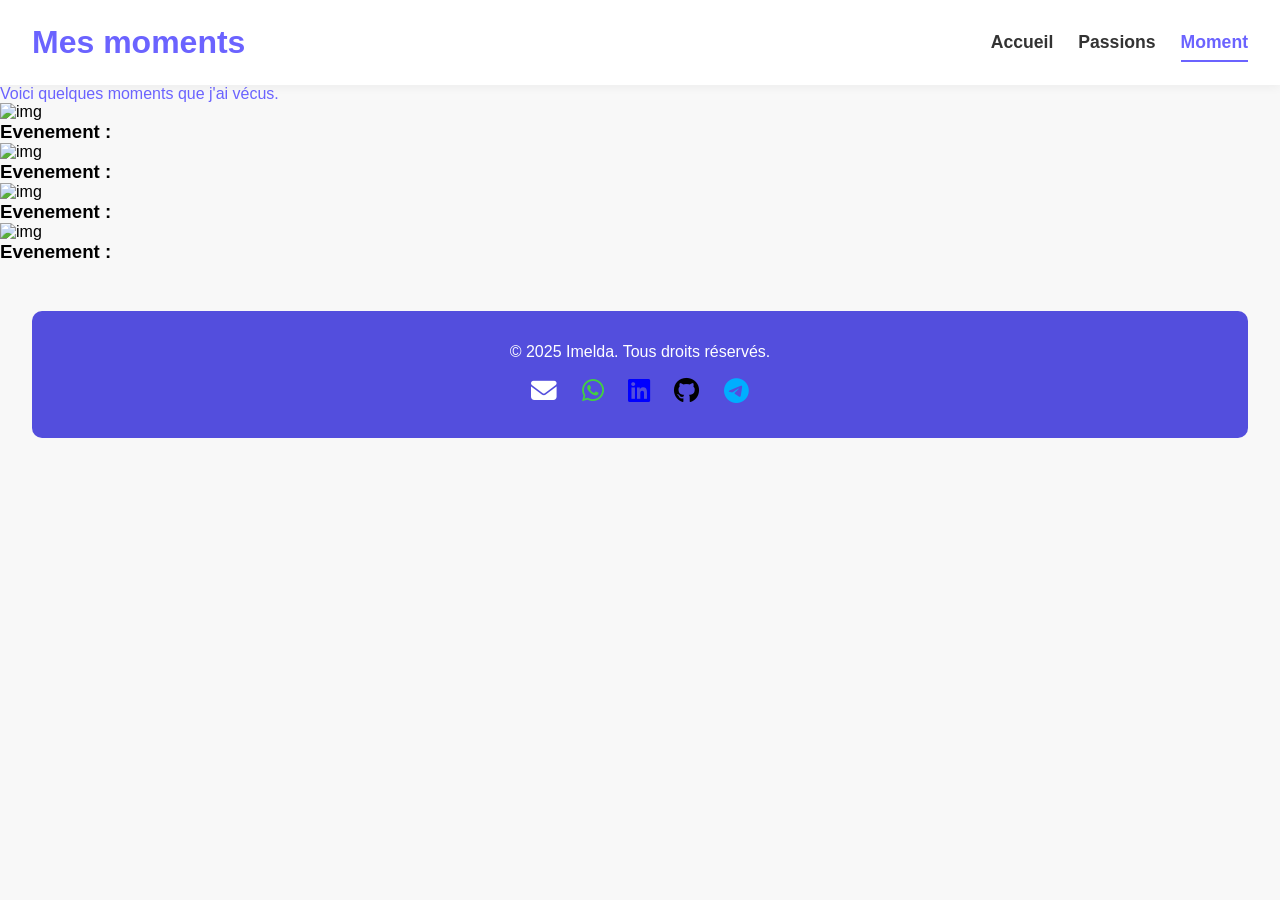
==== Moment.HTML @ 93188904 "correction style et moi-content" ====
<!DOCTYPE html>
<html lang="en">
<head>
    <meta charset="UTF-8">
    <meta name="viewport" content="width=device-width, initial-scale=1.0">
    <title>Moment</title>
    <link rel="stylesheet" href="CSS/Style.CSS">
    <link rel="stylesheet" href="https://cdnjs.cloudflare.com/ajax/libs/font-awesome/6.7.2/css/all.min.css" integrity="sha512-..." crossorigin="anonymous" referrerpolicy="no-referrer" />
    <link rel="stylesheet" href="https://cdn.jsdelivr.net/npm/swiper@11/swiper-bundle.min.css" />
</head>
<body>
     <header>
        <div class="logo-container">
            <a href="Moment.HTML"class="logo">Mes moments </a>
        </div>
        <nav>
            <ul>
                <li><a href="index.HTML">Accueil</a></li>
                <li><a href="Passions.HTML ">Passions</a></li>
                <li><a href="Moment.HTML" class="active">Moment</a></li>
            </ul>
        </nav>
    </header>

    <section class="moi">
     <div class="moi-content" style="color: #6b63ff;">
        <p>Voici quelques moments que j'ai vécus.</p>
     </div>
   </section>

      <section class="mes-cartes swiper meSwiper">
        <div class="conteneur-moi swiper-wrapper">

        <div class="swiper-slide moi-cart1">
            <div class="barre-image"> <img src="" alt="img"> </div>
             <div class="barre-texte">
              <h3>Evenement :</h3>
             <p></p>
             <p></p>
            </div>
            
            
            <div class="swiper-slide moi-cart2">
            <div class="barre-image"> <img src="" alt="img"> </div>
             <div class="barre-texte">
              <h3>Evenement :</h3>
             <p></p>
             <p></p>
            </div>

             
            <div class="swiper-slide moi-cart3"></div>
            <div class="barre-image"> <img src="" alt="img"> </div>
             <div class="barre-texte">
              <h3>Evenement :</h3>
             <p></p>
             <p></p>
            </div>

            <div class="swiper-slide moi-cart4">
            <div class="barre-image"> <img src="" alt="img"> </div>
             <div class="barre-texte">
              <h3>Evenement :</h3>
             <p></p>
             <p></p>
            </div>

        </div>

        <div class="swiper-pagination"></div>
      </section>




    <footer>
       <p>&copy; 2025 Imelda. Tous droits réservés.</p>
       <div>
           <a href="mailto:yuan.mulan.wuzetian@gmail.com" target="_blank"><i class="fas fa-envelope"></i></a>
           <a href="https://wa.me/0849441226" target="_blank" style="color: rgb(66, 207, 66);"><i class="fab fa-whatsapp"></i></a>
           <a href="" target="_black" style="color: blue;"><i class="fab fa-linkedin"></i></a>
           <a href="https://github.com/imelda-masida" target="_black" style="color: black;"><i class="fab fa-github"></i></a>
           <!-- <a href="" target="_black"><i class="fab fa-x-twitter"></i></a> -->
           <a href="https://t.me/@p9w5r" target="_black" style="color: rgb(0, 174, 255);"><i class="fab fa-telegram"></i></a>
           <!-- <a href="" target="_black"><i class="fab fa-instagram"></i></a> -->
       </div>
    </footer>
</body>
</html>

<script src="https://cdn.jsdelivr.net/npm/swiper@11/swiper-bundle.min.js"></script>

<script>
    var swiper = new Swiper(".meSwiper", {
        slidesPerView: 1,
        spaceBetween: 30,
        loop: true,
        pagination: {
            el: ".swiper-pagination",
            clickable: true,
        },
        breakpoints: {
            640: {
                slidesPerView: 1,
                spaceBetween: 20,
            },
            768: {
                slidesPerView: 2,
                spaceBetween: 40,
            },
            1024: {
                slidesPerView: 3,
                spaceBetween: 50,
            },
        },
    });
</script>
---- CSS/Style.CSS ----
:root {
    --violet-doux: #6b63ff;
    --violet-fonce: #534edd;
    --orange-vif: #FFA726;
    --gris-tres-fonce: #333;
    --gris-fonce: #666;
    --gris-tres-clair: #f8f8f8; 
    --gris-clair: #EEE;
}

* {
    margin: 0;
    padding: 0;
    box-sizing: border-box;
}

body {
    background-color: var(--gris-tres-clair);
    font-family: Roboto, sans-serif;
    overflow-x: hidden; /* Évite les coups de défilement horizontal parasites */
}

header {
   display: flex;
   justify-content: space-between;
   align-items: center;
   background-color: white;
   box-shadow: 0 2px 10px rgba(0, 0, 0, 0.05);
   padding: 1.5rem 2rem; 
   position: sticky;
   top: 0;
   left: 0;
   z-index: 1000;
}

.logo, .passions {
    text-decoration: none;
    font-size: 2rem; /* Légèrement réduit de base */
    color: var(--violet-doux);
    font-weight: bold;
}

ul {
    list-style: none;
    display: flex;
}

ul li {
    margin-left: 25px;
}

ul li a {
    text-decoration: none;
    color: var(--gris-tres-fonce);
    font-weight: 600;
    font-size: 1.1em;
    position: relative;
    padding: 10px 0;
}

ul li a:hover {
    color: var(--violet-fonce);
}

ul li a::after {
    content: '';
    position: absolute;
    left: 0;
    bottom: 0;
    width: 0;
    height: 2.5px;
    background-color: var(--violet-doux);
    transition: width 0.3s ease;
}

ul li a:hover::after {
    width: 100%;
}

ul li a.active {
    color: var(--violet-doux);
}

ul li a.active::after {
    width: 100%;
}

.hero-section {
    display: flex;
    justify-content: center;
    align-items: center;
    gap: 5rem;
    text-align: left; 
    margin: 6rem 2rem; 
}


.hero-content {
    max-width: 600px;
}

.hero-section img {
    width: 300px;
    height: 300px;
    object-fit: cover;
    border-radius: 50%;
    border: 8px solid var(--violet-doux);
}

.hero-section h1 {
    font-size: 3.5rem;
    margin-bottom: 1.2rem;
    font-weight: bold;
    color: var(--violet-fonce);
}

.hero-section p {
    font-size: 1.3rem;
    color: var(--gris-fonce);
    margin-bottom: 1.2rem;
}

.hero-section a {
    text-decoration: none;
    display: inline-block;
    background-color: var(--violet-doux);
    color: white;
    padding: 15px 30px;
    border-radius: 50px;
    font-weight: 700;
    text-transform: uppercase;
    letter-spacing: 1px;
    transition: background-color 0.3s ease, transform 0.2s ease;
    margin-top: 1rem;
}

.hero-section a:hover {
    background-color: var(--violet-fonce);
    transform: translateY(-3px);
}

.apropos-section {
    text-align: center;
    max-width: 800px;
    width: 100%;
    margin: 6rem auto;
    padding: 0 1.5rem; /* Protection sur les côtés */
}

section h2 {
   font-size: 2.5rem;
   font-weight: 700;
   color: var(--violet-doux);
   position: relative;
   text-align: center;
}

section h2::after {
    content: '';
    display: block;
    width: 60px;
    height: 4px;
    background-color: var(--violet-doux);
    margin: 1.5rem auto;
    border-radius: 2px;
}

.apropos-section p {
    line-height: 1.6;
    font-size: 1.1rem;
    color: var(--gris-fonce);
    margin-bottom: 2rem;
}

.competences-section {
    margin-top: 3rem;
    padding: 0 1.5rem;
}


.table-container {
    width: 100%;
    max-width: 900px;
    margin: 0 auto 3rem auto;
    overflow-x: auto; /* Permet le scroll horizontal/le tableau est trop grand */
    -webkit-overflow-scrolling: touch;
}

.competences-section table {
    width: 100%;
    background-color: #FFF;
    box-shadow: 0 5px 15px rgba(0, 0, 0, 0.08);
    border-radius: 10px;
    border-collapse: collapse;
    overflow: hidden;
}

.competences-section table th, 
.competences-section table td {
    padding: 15px;
    white-space: nowrap; /* Évite que le texte se coupe bizarrement en hauteur */
}

.competences-section thead tr {
    background-color: var(--violet-doux);
    color: #FFF;
    text-transform: uppercase;
    text-align: left;
}

.competences-section table td {
    border-bottom: 1px solid var(--gris-clair);
}

.competences-section tbody tr:nth-child(even) {
    background-color: #FDFDFD;
}

.competences-section tbody tr {
    transition: background-color 0.3s ease, transform 0.2s ease;
}

.competences-section tbody tr:hover {
    background-color: #f0f0f0;
    transform: translateY(-3px);
}

footer {
    background-color: var(--violet-fonce);
    color: #FFF;
    margin: 3rem 2rem;
    padding: 2rem 1rem;
    text-align: center;
    border-radius: 10px;
}

footer p {
    margin-bottom: 1rem;
}

footer a {
    font-size: 1.6em;
    color: #FFF;
    margin: 0 10px;
}

footer a:hover {
    display: inline-block;
    color: var(--gris-clair);
    transform: translateY(-3px);
}


@media (max-width: 768px) {
    
    header {
        flex-direction: column; 
        gap: 1rem;
        padding: 1.5rem 1rem;
    }

    .logo {
        font-size: 1.8rem;
    }


    ul {
        width: 100%;
        justify-content: center;
        flex-wrap: wrap; 
        gap: 10px;
    }

    ul li {
        margin-left: 0; 
        margin: 0 10px; 
    }

    ul li a {
        font-size: 1rem;
    }

    .hero-section {
        flex-direction: column; 
        text-align: center;
        margin: 3rem 1rem;
        gap: 2rem;
    }

    
    .hero-section img {
        width: 220px;
        height: 220px;
        order: -1; 
    }

    .hero-section h1 {
        font-size: 2.2rem; 
    }

    .hero-section p {
        font-size: 1.1rem;
    }

    section h2 {
        font-size: 2rem;
    }

    .apropos-section {
        margin: 4rem auto;
    }

    footer {
        margin: 2rem 1rem; 
    }
}
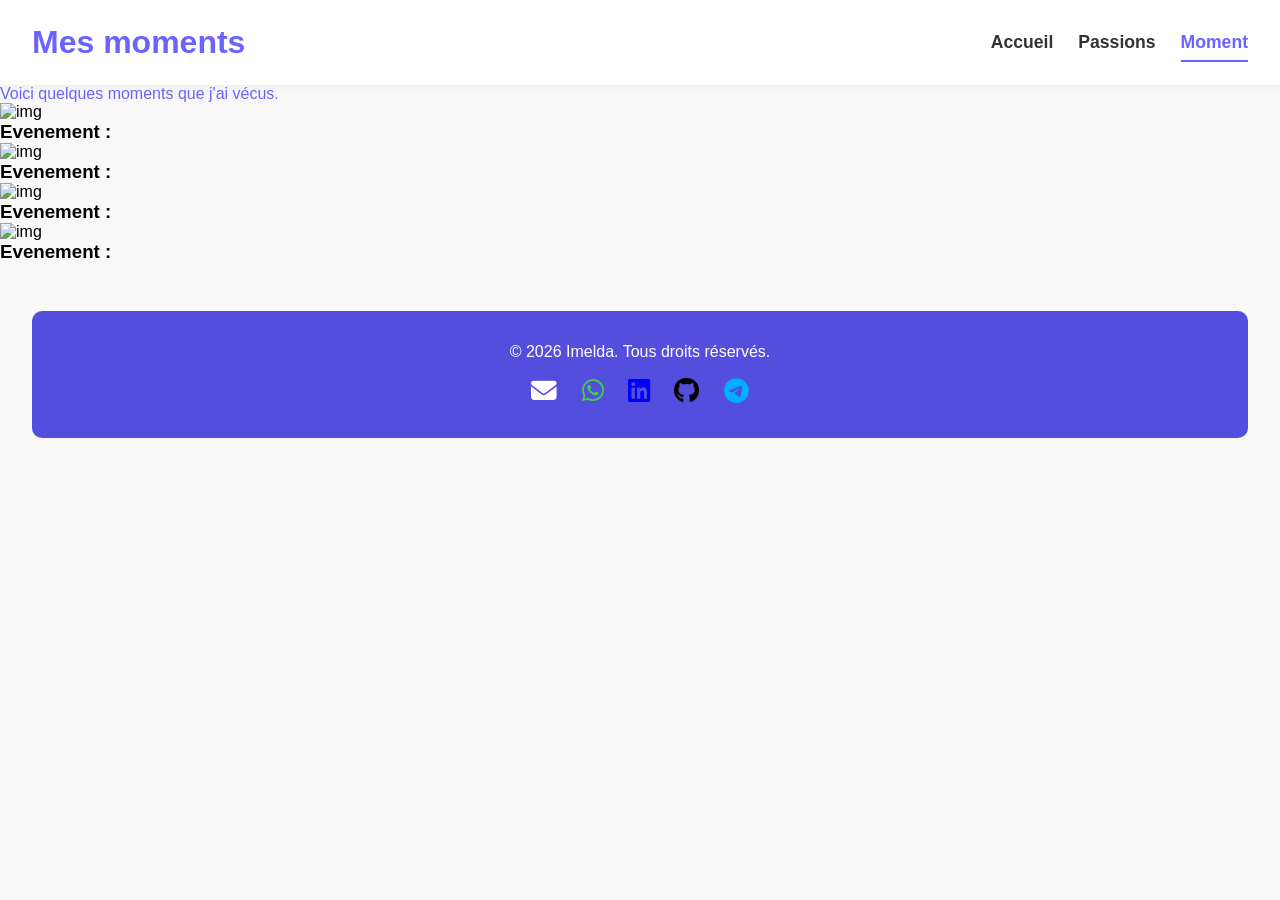
==== commit 09c1849a: "changement annee" ====
--- a/Moment.HTML
+++ b/Moment.HTML
@@ -74,7 +74,7 @@
 
 
     <footer>
-       <p>&copy; 2025 Imelda. Tous droits réservés.</p>
+       <p>&copy; 2026 Imelda. Tous droits réservés.</p>
        <div>
            <a href="mailto:yuan.mulan.wuzetian@gmail.com" target="_blank"><i class="fas fa-envelope"></i></a>
            <a href="https://wa.me/0849441226" target="_blank" style="color: rgb(66, 207, 66);"><i class="fab fa-whatsapp"></i></a>
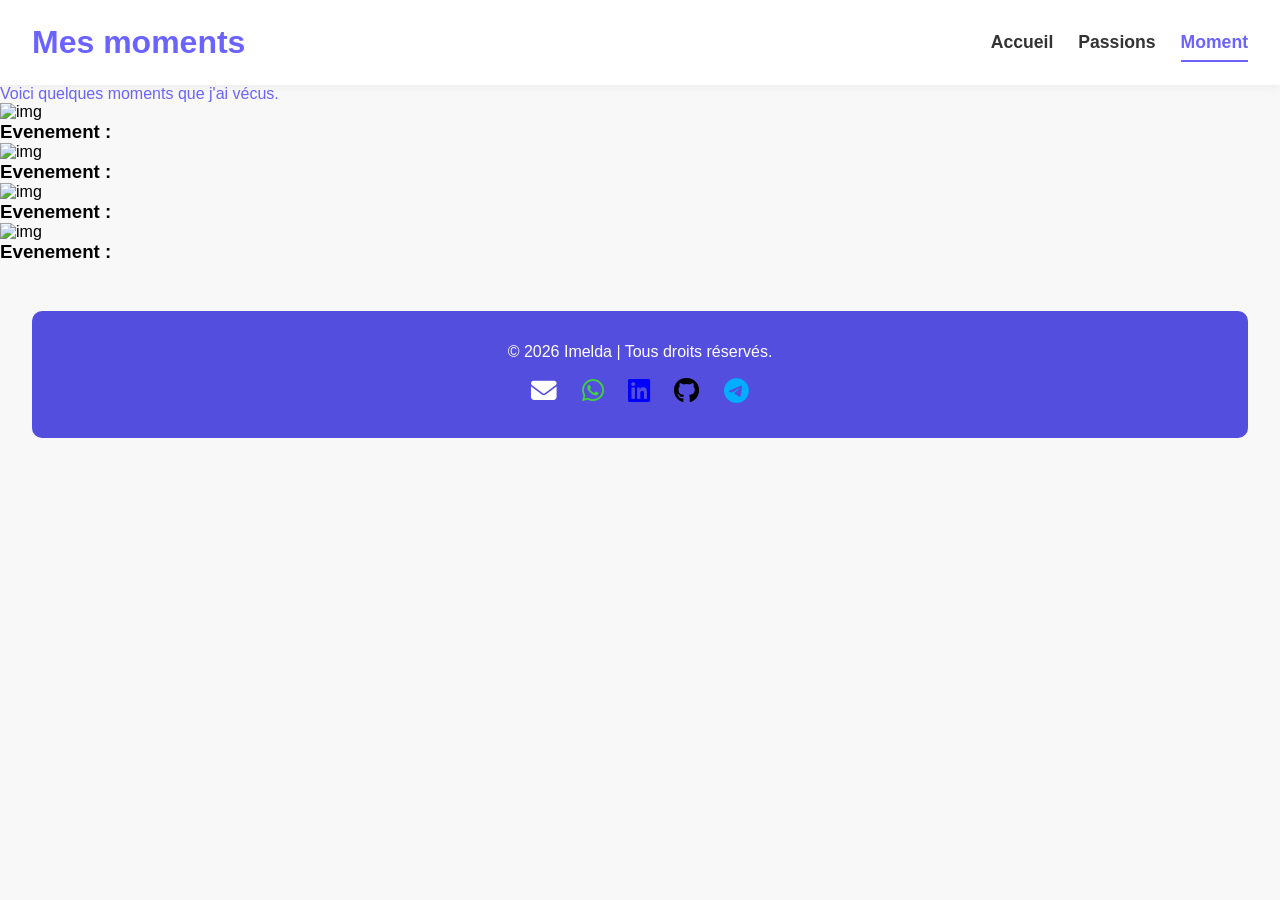
==== commit 58b985e6: "changement barre a la place du point" ====
--- a/Moment.HTML
+++ b/Moment.HTML
@@ -74,7 +74,7 @@
 
 
     <footer>
-       <p>&copy; 2026 Imelda. Tous droits réservés.</p>
+       <p>&copy; 2026 Imelda | Tous droits réservés.</p>
        <div>
            <a href="mailto:yuan.mulan.wuzetian@gmail.com" target="_blank"><i class="fas fa-envelope"></i></a>
            <a href="https://wa.me/0849441226" target="_blank" style="color: rgb(66, 207, 66);"><i class="fab fa-whatsapp"></i></a>
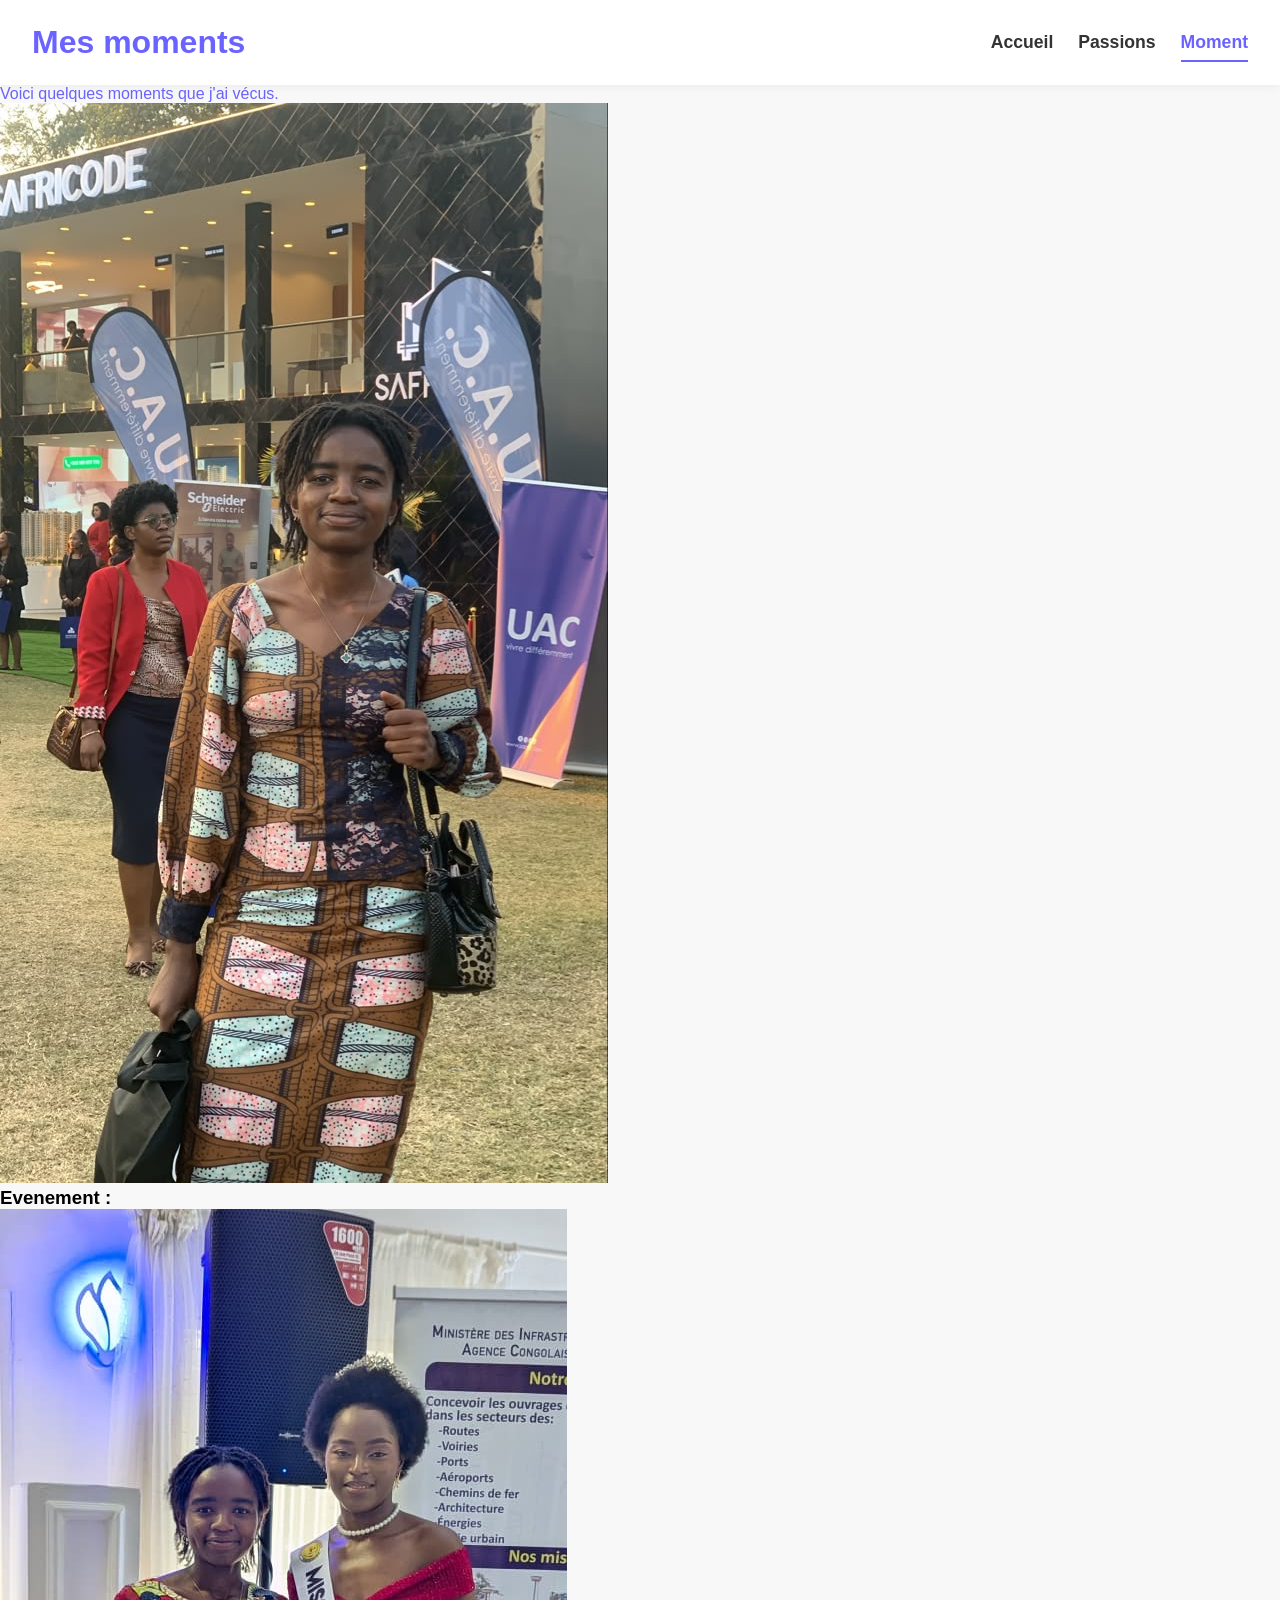
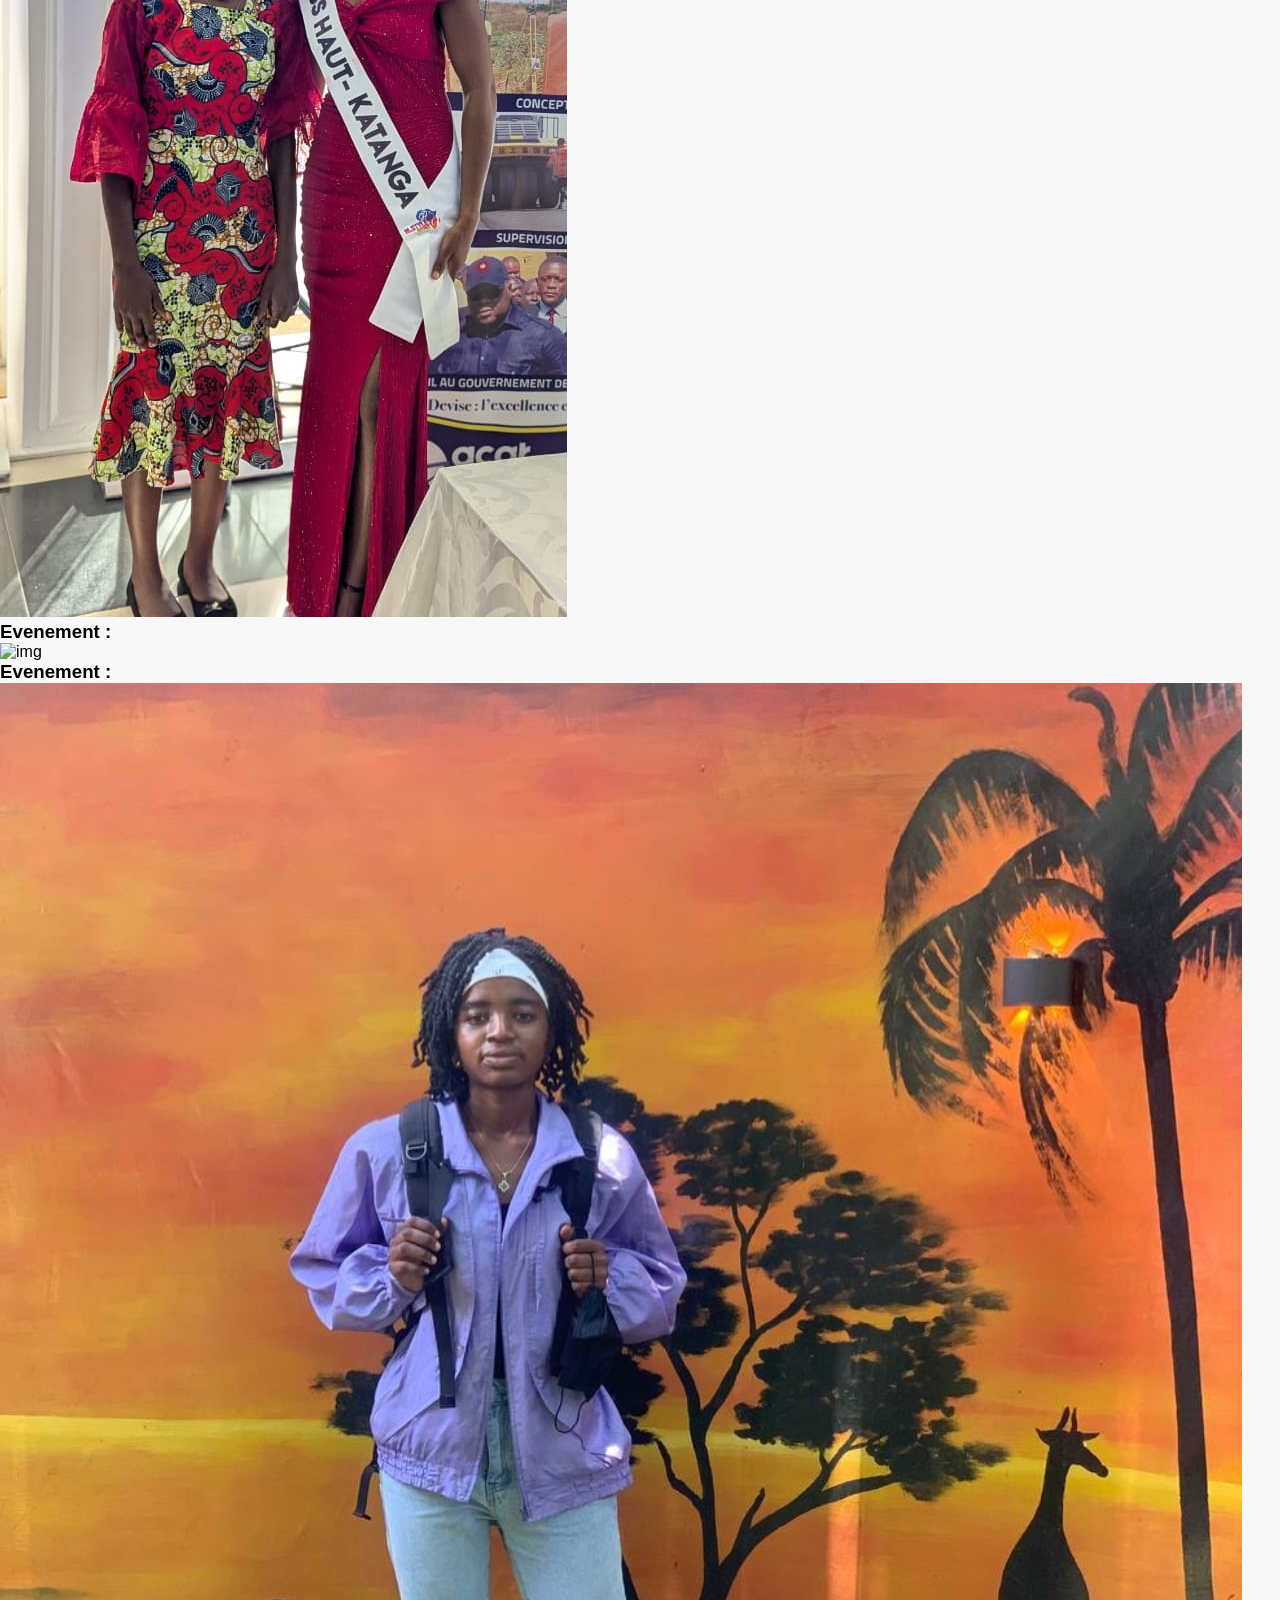
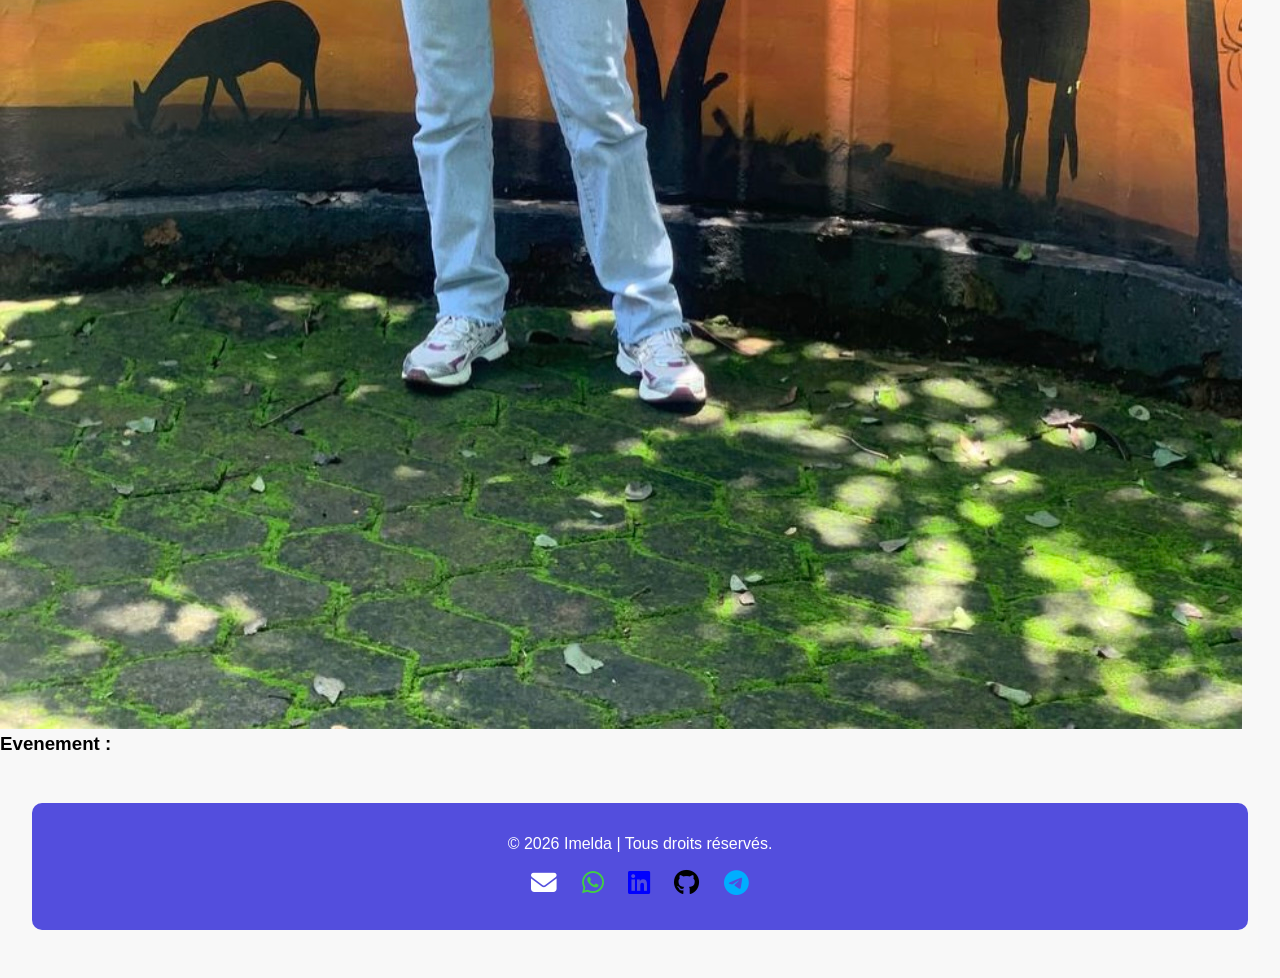
==== commit e25fc4e0: "add img dans moment" ====
--- a/Moment.HTML
+++ b/Moment.HTML
@@ -32,7 +32,7 @@
         <div class="conteneur-moi swiper-wrapper">
 
         <div class="swiper-slide moi-cart1">
-            <div class="barre-image"> <img src="" alt="img"> </div>
+            <div class="barre-image"> <img src="image/mining.jpeg" alt="img"> </div>
              <div class="barre-texte">
               <h3>Evenement :</h3>
              <p></p>
@@ -41,7 +41,7 @@
             
             
             <div class="swiper-slide moi-cart2">
-            <div class="barre-image"> <img src="" alt="img"> </div>
+            <div class="barre-image"> <img src="image/misswme.jpeg" alt="img"> </div>
              <div class="barre-texte">
               <h3>Evenement :</h3>
              <p></p>
@@ -50,7 +50,7 @@
 
              
             <div class="swiper-slide moi-cart3"></div>
-            <div class="barre-image"> <img src="" alt="img"> </div>
+            <div class="barre-image"> <img src="image/tad.jpeg" alt="img"> </div>
              <div class="barre-texte">
               <h3>Evenement :</h3>
              <p></p>
@@ -58,7 +58,7 @@
             </div>
 
             <div class="swiper-slide moi-cart4">
-            <div class="barre-image"> <img src="" alt="img"> </div>
+            <div class="barre-image"> <img src="image/IMG_4522.jpeg" alt="img"> </div>
              <div class="barre-texte">
               <h3>Evenement :</h3>
              <p></p>
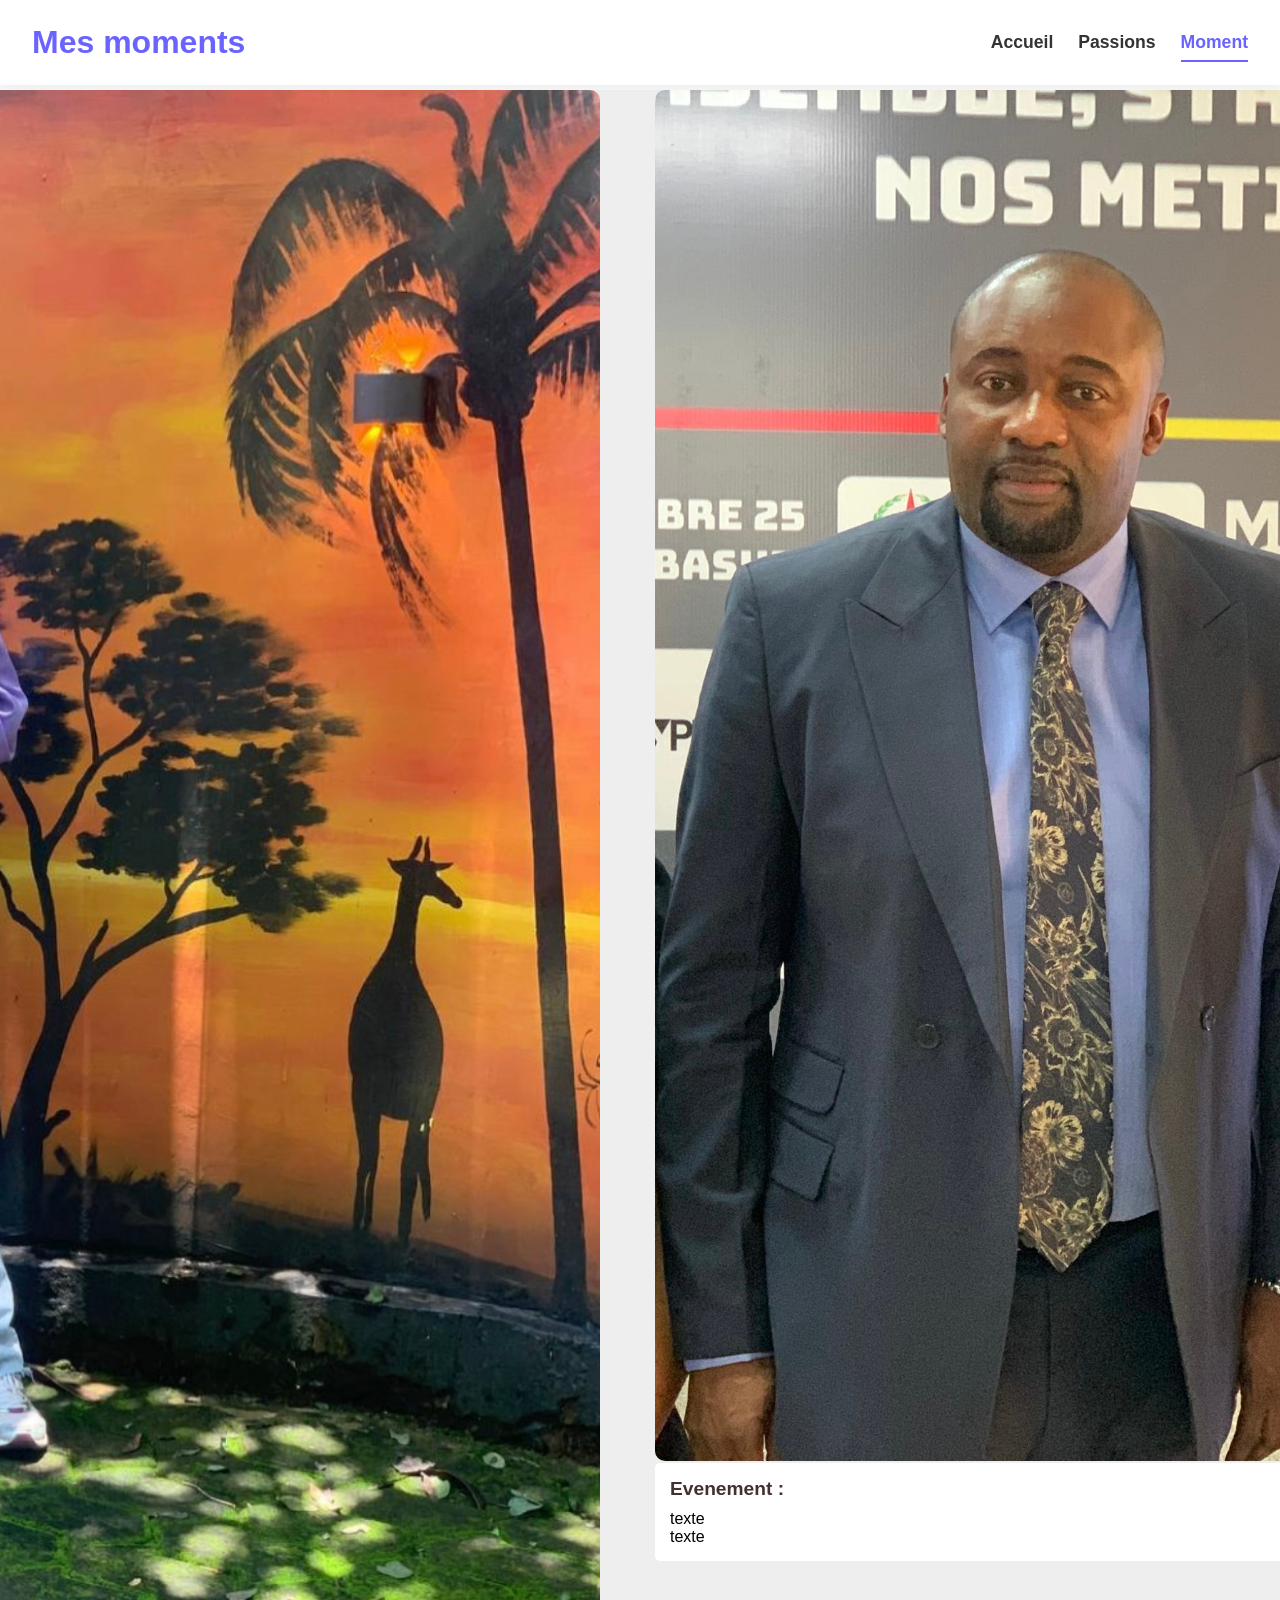
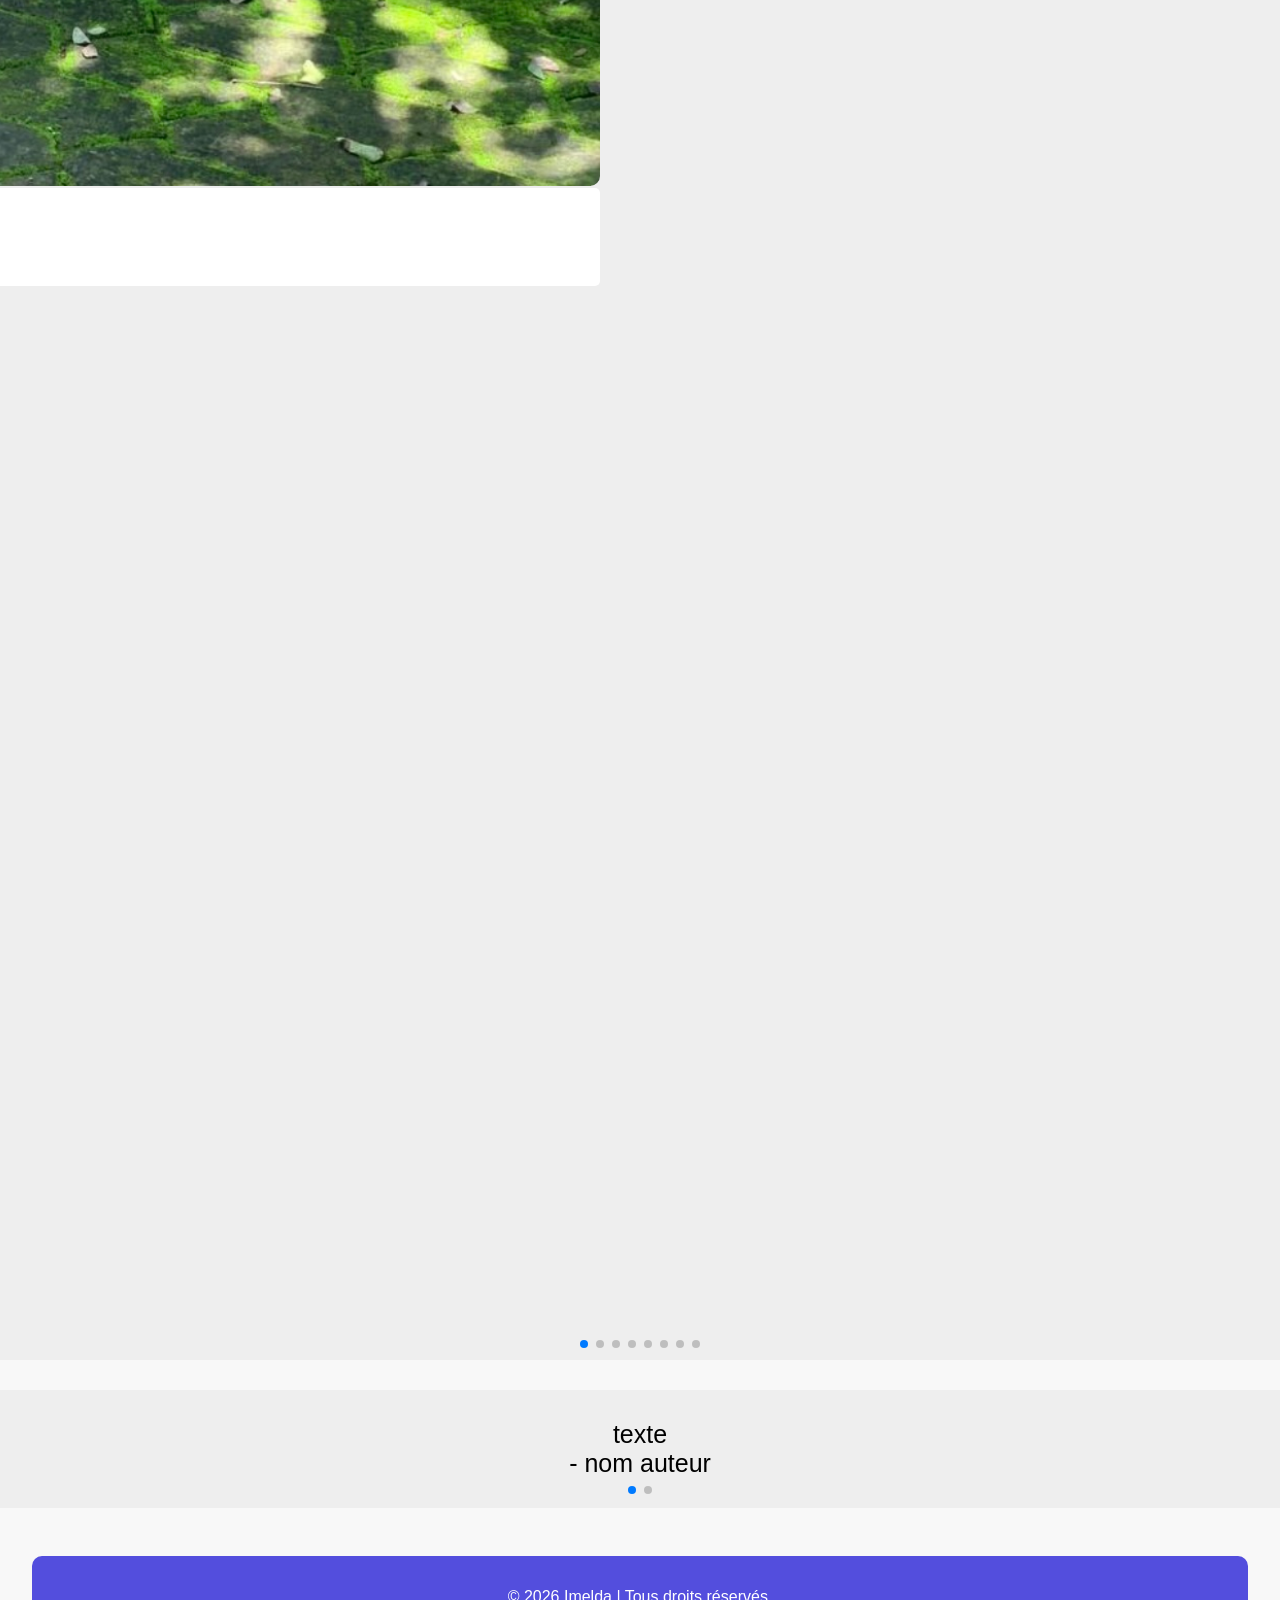
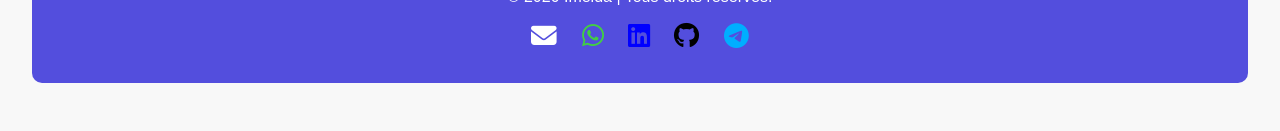
==== commit efeead2f: "add img et css, nouvelle sections et texte" ====
--- a/Moment.HTML
+++ b/Moment.HTML
@@ -22,53 +22,132 @@
         </nav>
     </header>
 
-    <section class="moi">
-     <div class="moi-content" style="color: #6b63ff;">
-        <p>Voici quelques moments que j'ai vécus.</p>
-     </div>
-   </section>
+      <section class="mes-cartes swiper meSwiper" style="
+      background-color: var(--gris-clair);
+      overflow: hidden;
+      margin-top: 5px;
+      margin-bottom: 30px;
+      ">
 
-      <section class="mes-cartes swiper meSwiper">
-        <div class="conteneur-moi swiper-wrapper">
+        <div class="conteneur-moi swiper-wrapper" style="display: flex; justify-content: center; gap: 30px;">
 
         <div class="swiper-slide moi-cart1">
-            <div class="barre-image"> <img src="image/mining.jpeg" alt="img"> </div>
+            <div class="barre-image"> 
+                <img src="image/mining.jpeg" alt="img">
+             </div>
+
              <div class="barre-texte">
               <h3>Evenement :</h3>
-             <p></p>
-             <p></p>
+             <p>texte</p>
+             <p>texte</p>
             </div>
-            
+        </div>
             
             <div class="swiper-slide moi-cart2">
-            <div class="barre-image"> <img src="image/misswme.jpeg" alt="img"> </div>
+            <div class="barre-image"> 
+                <img src="image/misswme.jpeg" alt="img"> 
+            </div>
+
              <div class="barre-texte">
               <h3>Evenement :</h3>
-             <p></p>
-             <p></p>
+             <p>texte</p>
+             <p>texte</p>
             </div>
+        </div>
+             
+           
+        <div class="swiper-slide moi-cart3">
+            <div class="barre-image"> 
+                <img src="image/tab.jpeg" alt="img">
+             </div>
 
-             
-            <div class="swiper-slide moi-cart3"></div>
-            <div class="barre-image"> <img src="image/tad.jpeg" alt="img"> </div>
              <div class="barre-texte">
               <h3>Evenement :</h3>
-             <p></p>
-             <p></p>
+             <p>texte</p>
+             <p>texte</p>
             </div>
+        </div>
 
-            <div class="swiper-slide moi-cart4">
-            <div class="barre-image"> <img src="image/IMG_4522.jpeg" alt="img"> </div>
+        <div class="swiper-slide moi-cart4">
+            <div class="barre-image"> 
+                <img src="image/IMG_4522.jpeg" alt="img"> 
+            </div>
              <div class="barre-texte">
               <h3>Evenement :</h3>
-             <p></p>
-             <p></p>
+             <p>texte</p>
+             <p>texte</p>
             </div>
+        </div>
 
+         <div class="swiper-slide moi-cart5">
+            <div class="barre-image"> 
+                <img src="image/wbillym.jpg" alt="img"> 
+            </div>
+             <div class="barre-texte">
+              <h3>Evenement :</h3>
+             <p>texte</p>
+             <p>texte</p>
+            </div>
+        </div>
+
+         <div class="swiper-slide moi-cart6">
+            <div class="barre-image"> 
+                <img src="image/wjaccky.jpg" alt="img"> 
+            </div>
+             <div class="barre-texte">
+              <h3>Evenement :</h3>
+             <p>texte</p>
+             <p>texte</p>
+            </div>
+        </div>
+
+         <div class="swiper-slide moi-cart7">
+            <div class="barre-image"> 
+                <img src="image/Wtiwari.JPG" alt="img"> 
+            </div>
+             <div class="barre-texte">
+              <h3>Evenement :</h3>
+             <p>texte</p>
+             <p>texte</p>
+            </div>
+        </div>
+
+         <div class="swiper-slide moi-cart8">
+            <div class="barre-image"> 
+                <img src="image/journaliste.jpg" alt="img"> 
+            </div>
+             <div class="barre-texte">
+              <h3>Evenement :</h3>
+             <p>texte</p>
+             <p>texte</p>
+            </div>
+        </div>
         </div>
 
         <div class="swiper-pagination"></div>
       </section>
+
+    <section class="swiper phrase-marquante " style="background-color: var(--gris-clair);
+    padding: 30px;
+    text-align: center;
+    font-size: 25px;">
+        <div class="swiper-wrapper">
+             <div class="swiper-slide card-phmarque">
+        <p>texte</p>
+         <span>- nom auteur</span>
+      </div>
+    
+      <div class="swiper-slide card-phmarque">
+        <p>texte</p>
+      <span>- nom auteur</span>
+    </div>
+
+  </div>
+  <div class="swiper-pagination"></div>
+</div>     
+    
+   </section>
+
 
 
 
@@ -91,27 +170,28 @@
 <script src="https://cdn.jsdelivr.net/npm/swiper@11/swiper-bundle.min.js"></script>
 
 <script>
-    var swiper = new Swiper(".meSwiper", {
-        slidesPerView: 1,
-        spaceBetween: 30,
-        loop: true,
-        pagination: {
-            el: ".swiper-pagination",
-            clickable: true,
-        },
-        breakpoints: {
-            640: {
-                slidesPerView: 1,
-                spaceBetween: 20,
-            },
-            768: {
-                slidesPerView: 2,
-                spaceBetween: 40,
-            },
-            1024: {
-                slidesPerView: 3,
-                spaceBetween: 50,
-            },
-        },
-    });
+     const swiperphrases = new Swiper(".phrase-marquante", {
+    loop: true, 
+    autoplay: {
+      delay: 4000, 
+      disableOnInteraction: false, 
+    },
+    pagination: {
+      el: ".phrase-marquante .swiper-pagination", 
+      clickable: true,
+    },
+  });
+
+
+
+    const swiper = new Swiper(".meSwiper", {
+    slidesPerView: "auto", 
+    spaceBetween: 25, 
+    loop: true,
+    pagination: {
+      el: ".meSwiper .swiper-pagination", 
+      clickable: true,
+    },
+  });
+
 </script>
--- a/CSS/Style.CSS
+++ b/CSS/Style.CSS
@@ -225,6 +225,54 @@
     transform: translateY(-3px);
 }
 
+.moi-carte1, .moi-carte2, .moi-carte3, .moi-carte4{
+    border: 2px;
+    border-radius: 10px;
+    padding: 0px;
+    font-size: 14px;
+    overflow: hidden;
+    display: flex;
+    flex-direction: column;
+
+    width: 100%;
+    max-width: 300px;
+    min-height: 350px;
+    height: auto;    
+    flex-shrink: 0;
+}
+
+.barre-image {
+    height: auto;
+    width: 100%;
+    border-bottom: 2px solid var(--gris-clair);
+    border-radius: 10px;
+}
+
+.barre-image img {
+    width: 100%;
+    height: auto;
+    display: block;
+    object-fit: cover;
+    border-radius: 10px;
+}
+
+.barre-texte {
+    padding: 15px;
+    background-color: #FFF;
+    flex-grow: 1; 
+    display: flex;
+    flex-direction: column;
+    justify-content: space-between; 
+    border-radius: 5px;
+}
+.barre-texte h3{
+  color: #433030;
+  font-size: 1.2rem;
+  margin: 0 0 10px 0;
+}
+
+
+
 footer {
     background-color: var(--violet-fonce);
     color: #FFF;
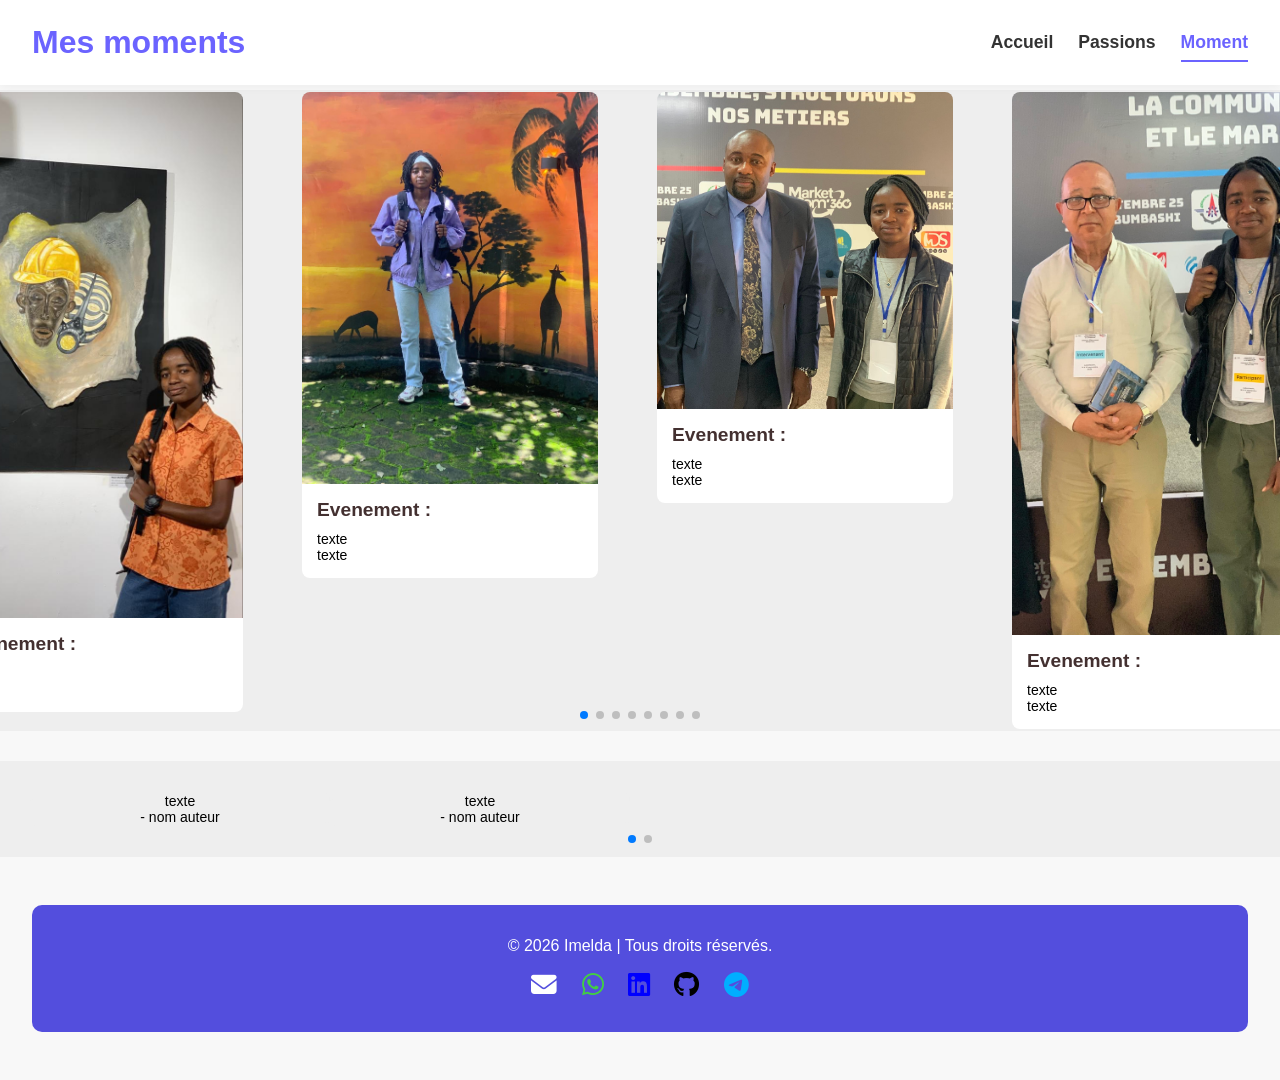
==== commit 6f255e72: "changement img et teste et changement css" ====
--- a/Moment.HTML
+++ b/Moment.HTML
@@ -103,7 +103,7 @@
 
          <div class="swiper-slide moi-cart7">
             <div class="barre-image"> 
-                <img src="image/Wtiwari.JPG" alt="img"> 
+                <img src="image/wtiwari.jpg" alt="img"> 
             </div>
              <div class="barre-texte">
               <h3>Evenement :</h3>
--- a/CSS/Style.CSS
+++ b/CSS/Style.CSS
@@ -225,8 +225,8 @@
     transform: translateY(-3px);
 }
 
-.moi-carte1, .moi-carte2, .moi-carte3, .moi-carte4{
-    border: 2px;
+.swiper-slide{
+    border: 2px solid var(--gris-clair);
     border-radius: 10px;
     padding: 0px;
     font-size: 14px;
@@ -236,16 +236,15 @@
 
     width: 100%;
     max-width: 300px;
-    min-height: 350px;
-    height: auto;    
+    height: auto;
     flex-shrink: 0;
+    box-sizing: border-box;
 }
 
 .barre-image {
     height: auto;
     width: 100%;
-    border-bottom: 2px solid var(--gris-clair);
-    border-radius: 10px;
+    overflow: hidden;
 }
 
 .barre-image img {
@@ -253,7 +252,7 @@
     height: auto;
     display: block;
     object-fit: cover;
-    border-radius: 10px;
+    object-position: top;
 }
 
 .barre-texte {
@@ -263,7 +262,6 @@
     display: flex;
     flex-direction: column;
     justify-content: space-between; 
-    border-radius: 5px;
 }
 .barre-texte h3{
   color: #433030;
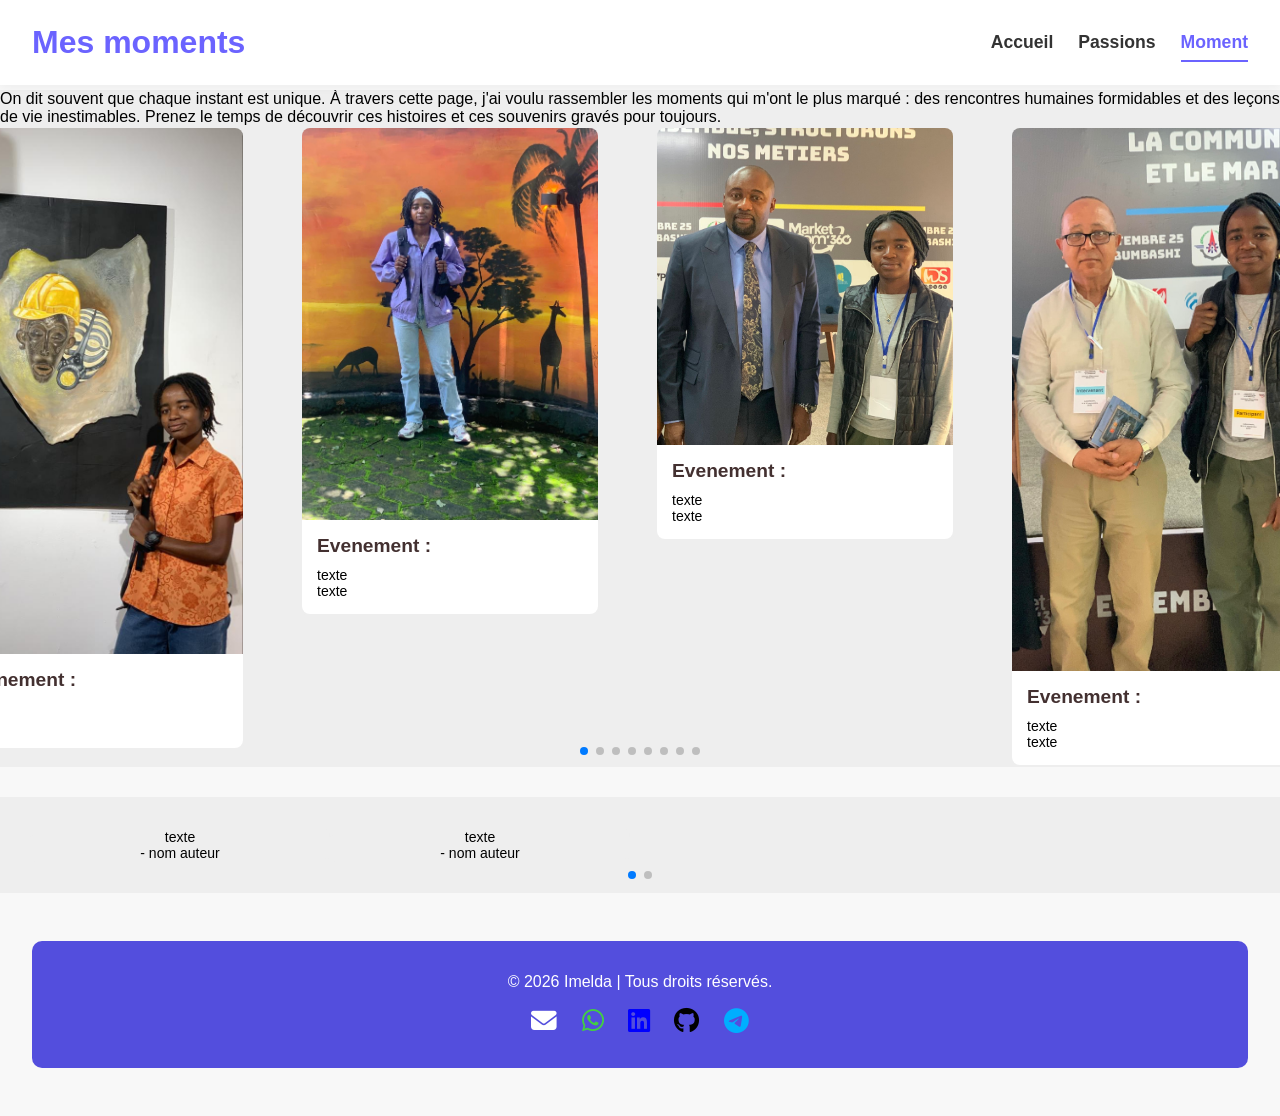
==== commit 269c37a6: "texte entre pour la page moment" ====
--- a/Moment.HTML
+++ b/Moment.HTML
@@ -22,12 +22,16 @@
         </nav>
     </header>
 
+   
+
       <section class="mes-cartes swiper meSwiper" style="
       background-color: var(--gris-clair);
       overflow: hidden;
       margin-top: 5px;
       margin-bottom: 30px;
       ">
+
+      <span>On dit souvent que chaque instant est unique. À travers cette page, j'ai voulu rassembler les moments qui m'ont le plus marqué : des rencontres humaines formidables et des leçons de vie inestimables. Prenez le temps de découvrir ces histoires et ces souvenirs gravés pour toujours.</span>
 
         <div class="conteneur-moi swiper-wrapper" style="display: flex; justify-content: center; gap: 30px;">
 
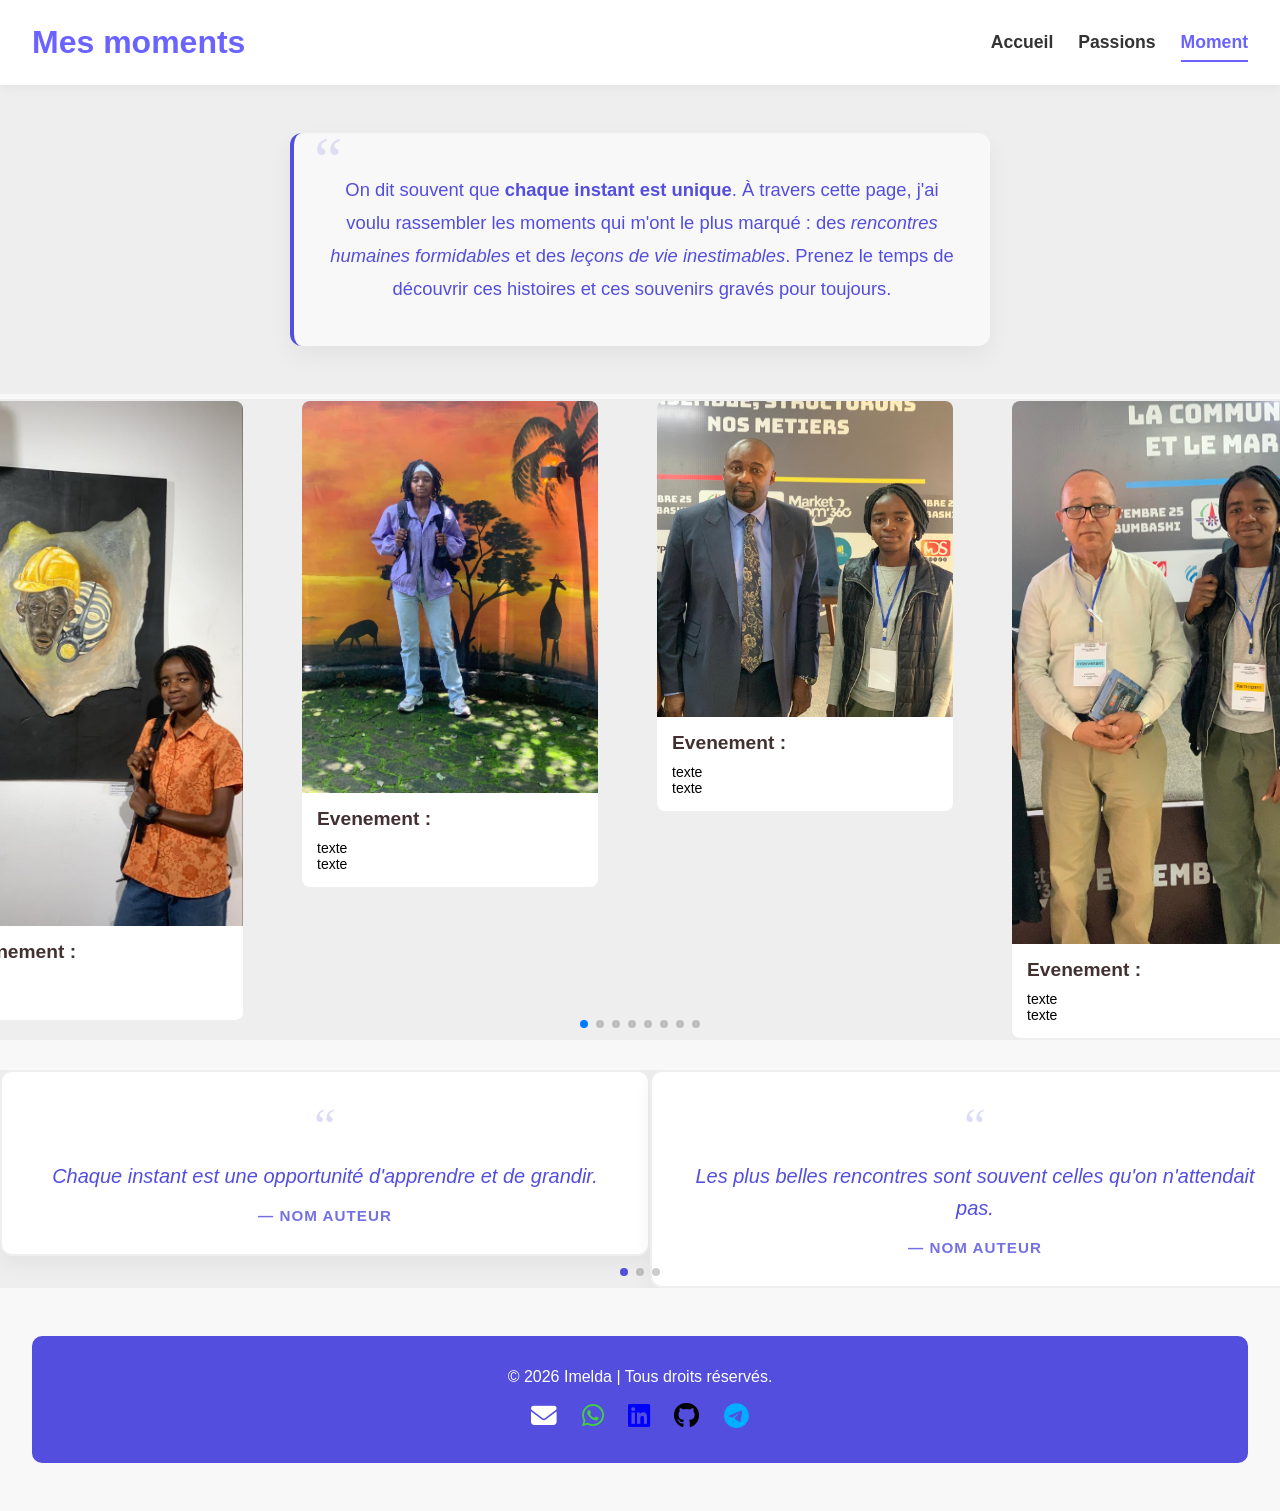
==== commit 734c2ceb: "texte entre pour la page moment et css plus modification de bas" ====
--- a/Moment.HTML
+++ b/Moment.HTML
@@ -21,7 +21,17 @@
             </ul>
         </nav>
     </header>
-
+          <section class="textmom-intro">
+  <div class="intro-card">
+    <span class="quote-mark">“</span>
+    <p>
+      On dit souvent que <strong>chaque instant est unique</strong>. À travers cette page, 
+      j'ai voulu rassembler les moments qui m'ont le plus marqué : 
+      des <em>rencontres humaines formidables</em> et des <em>leçons de vie inestimables</em>. 
+      Prenez le temps de découvrir ces histoires et ces souvenirs gravés pour toujours.
+    </p>
+  </div>
+</section>
    
 
       <section class="mes-cartes swiper meSwiper" style="
@@ -31,7 +41,6 @@
       margin-bottom: 30px;
       ">
 
-      <span>On dit souvent que chaque instant est unique. À travers cette page, j'ai voulu rassembler les moments qui m'ont le plus marqué : des rencontres humaines formidables et des leçons de vie inestimables. Prenez le temps de découvrir ces histoires et ces souvenirs gravés pour toujours.</span>
 
         <div class="conteneur-moi swiper-wrapper" style="display: flex; justify-content: center; gap: 30px;">
 
@@ -131,26 +140,35 @@
         <div class="swiper-pagination"></div>
       </section>
 
-    <section class="swiper phrase-marquante " style="background-color: var(--gris-clair);
-    padding: 30px;
-    text-align: center;
-    font-size: 25px;">
-        <div class="swiper-wrapper">
-             <div class="swiper-slide card-phmarque">
-        <p>texte</p>
-         <span>- nom auteur</span>
-      </div>
-    
-      <div class="swiper-slide card-phmarque">
-        <p>texte</p>
-      <span>- nom auteur</span>
+   <section class="swiper phrase-marquante">
+  <div class="swiper-wrapper">
+    
+    
+    <div class="swiper-slide card-phmarque">
+      <span class="quote-icon">“</span>
+      <p class="quote-text">Chaque instant est une opportunité d'apprendre et de grandir.</p>
+      <span class="quote-author">— Nom Auteur</span>
     </div>
 
+    
+    <div class="swiper-slide card-phmarque">
+      <span class="quote-icon">“</span>
+      <p class="quote-text">Les plus belles rencontres sont souvent celles qu'on n'attendait pas.</p>
+      <span class="quote-author">— Nom Auteur</span>
+    </div>
+
+    
+    <div class="swiper-slide card-phmarque">
+      <span class="quote-icon">“</span>
+      <p class="quote-text">Le souvenir est le parfum de l'âme.</p>
+      <span class="quote-author">— Nom Auteur</span>
+    </div>
+
   </div>
+
+  <!-- Pagination (puces) -->
   <div class="swiper-pagination"></div>
-</div>     
-    
-   </section>
+</section>
 
 
 
--- a/CSS/Style.CSS
+++ b/CSS/Style.CSS
@@ -297,6 +297,102 @@
 }
 
 
+/* Container principal */
+.textmom-intro {
+  background-color: var(--gris-clair);
+  color: var(--violet-fonce);
+  padding: 3rem 1.5rem;
+  display: flex;
+  justify-content: center;
+  align-items: center;
+}
+
+/* Carte centrale pour structurer le texte */
+.intro-card {
+  position: relative;
+  max-width: 700px; /* Évite les lignes de texte trop longues */
+  background: rgba(255, 255, 255, 0.6); /* Effet d'opacité élégant */
+  border-radius: 12px;
+  padding: 2.5rem 2rem;
+  box-shadow: 0 10px 25px rgba(0, 0, 0, 0.05); /* Ombre très douce */
+  border-left: 4px solid var(--violet-fonce); /* Ligne d'accent verticale */
+}
+
+/* Typographie & Lisibilité */
+.intro-card p {
+  font-family: 'Montserrat', sans-serif; /* Remplace "l;" par une vraie police */
+  font-size: 1.15rem;
+  line-height: 1.8; /* Aère grandement la lecture */
+  margin: 0;
+  text-align: center;
+}
+
+/* Guillemet décoratif en arrière-plan */
+.quote-mark {
+  position: absolute;
+  top: -10px;
+  left: 20px;
+  font-size: 4rem;
+  opacity: 0.15;
+  font-family: Georgia, serif;
+}
+
+/* Container de la section */
+.phrase-marquante {
+  background-color: var(--gris-clair);
+  padding: 50px 20px 60px 20px; /* Plus d'espace en bas pour la pagination */
+  text-align: center;
+}
+
+/* Style de la carte de chaque citation */
+.card-phmarque {
+  background: #ffffff;
+  border-radius: 12px;
+  padding: 30px 25px;
+  max-width: 650px; /* Largeur idéale pour la lecture */
+  margin: 0 auto;  /* Centre la carte */
+  box-shadow: 0 8px 20px rgba(0, 0, 0, 0.05);
+  display: flex;
+  flex-direction: column;
+  align-items: center;
+  box-sizing: border-box;
+}
+
+/* Guillemet décoratif */
+.quote-icon {
+  font-size: 3rem;
+  color: var(--violet-fonce);
+  opacity: 0.2;
+  line-height: 1;
+  font-family: Georgia, serif;
+  margin-bottom: -10px;
+}
+
+/* Texte de la citation */
+.quote-text {
+  color: var(--violet-fonce);
+  font-size: 1.25rem; /* ~20px, plus lisible que 25px fixe */
+  line-height: 1.6;
+  font-weight: 500;
+  font-style: italic;
+  margin: 10px 0 15px 0;
+}
+
+/* Nom de l'auteur */
+.quote-author {
+  color: var(--violet-fonce);
+  font-size: 0.95rem;
+  font-weight: 700;
+  text-transform: uppercase;
+  letter-spacing: 1px;
+  opacity: 0.8;
+}
+
+/* Personnalisation des puces Swiper */
+.phrase-marquante .swiper-pagination-bullet-active {
+  background-color: var(--violet-fonce);
+}
+
 @media (max-width: 768px) {
     
     header {
